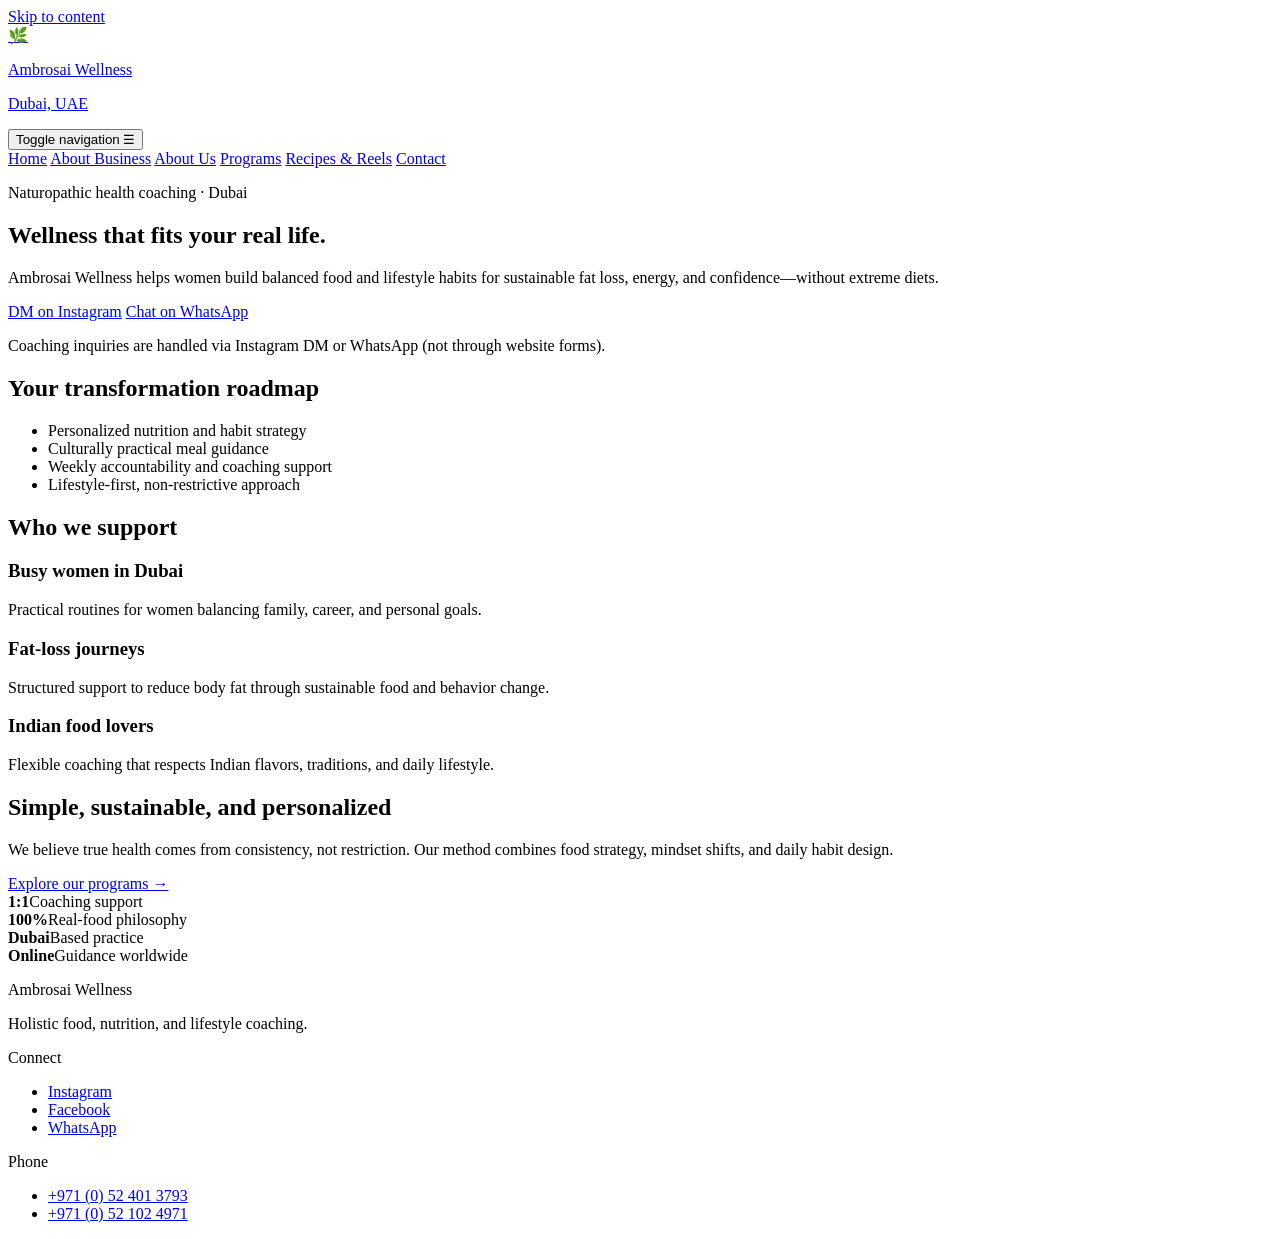
==== index.html @ 4e026386 "Add files via upload" ====
<!DOCTYPE html>
<html lang="en">
  <head>
    <meta charset="UTF-8" />
    <meta name="viewport" content="width=device-width, initial-scale=1.0" />
    <meta
      name="description"
      content="Ambrosai Wellness in Dubai offers practical food, wellness, and lifestyle coaching for sustainable healthy living."
    />
    <title>Ambrosai Wellness | Holistic Health Coaching in Dubai</title>
    <link rel="preconnect" href="https://fonts.googleapis.com" />
    <link rel="preconnect" href="https://fonts.gstatic.com" crossorigin />
    <link
      href="https://fonts.googleapis.com/css2?family=Poppins:wght@300;400;500;600;700&display=swap"
      rel="stylesheet"
    />
    <link rel="stylesheet" href="assets/css/styles.css" />
  </head>
  <body>
    <a class="skip-link" href="#main-content">Skip to content</a>
    <header class="site-header">
      <div class="container nav-wrap">
        <a class="brand" href="index.html">
          <span class="brand-mark" aria-hidden="true">🌿</span>
          <div>
            <p class="brand-title">Ambrosai Wellness</p>
            <p class="brand-subtitle">Dubai, UAE</p>
          </div>
        </a>
        <button class="menu-toggle" aria-expanded="false" aria-controls="site-nav">
          <span class="sr-only">Toggle navigation</span>
          ☰
        </button>
        <nav id="site-nav" class="site-nav" aria-label="Main navigation">
          <a href="index.html" class="active">Home</a>
          <a href="about-business.html">About Business</a>
          <a href="about-us.html">About Us</a>
          <a href="programs.html">Programs</a>
          <a href="recipes.html">Recipes & Reels</a>
          <a href="contact.html">Contact</a>
        </nav>
      </div>
    </header>

    <main id="main-content">
      <section class="hero section-animate">
        <div class="container hero-grid">
          <div>
            <p class="eyebrow">Naturopathic health coaching · Dubai</p>
            <h1>Wellness that fits your real life.</h1>
            <p>
              Ambrosai Wellness helps women build balanced food and lifestyle habits
              for sustainable fat loss, energy, and confidence—without extreme diets.
            </p>
            <div class="cta-group">
              <a class="btn primary" href="https://www.instagram.com/ambr.osai/" target="_blank" rel="noopener">DM on Instagram</a>
              <a class="btn secondary" href="https://wa.me/919650039805" target="_blank" rel="noopener">Chat on WhatsApp</a>
            </div>
            <p class="tiny-note">
              Coaching inquiries are handled via Instagram DM or WhatsApp (not through website forms).
            </p>
          </div>
          <div class="hero-card">
            <h2>Your transformation roadmap</h2>
            <ul>
              <li>Personalized nutrition and habit strategy</li>
              <li>Culturally practical meal guidance</li>
              <li>Weekly accountability and coaching support</li>
              <li>Lifestyle-first, non-restrictive approach</li>
            </ul>
          </div>
        </div>
      </section>

      <section class="section section-animate">
        <div class="container">
          <h2>Who we support</h2>
          <div class="cards three">
            <article class="card">
              <h3>Busy women in Dubai</h3>
              <p>
                Practical routines for women balancing family, career, and personal
                goals.
              </p>
            </article>
            <article class="card">
              <h3>Fat-loss journeys</h3>
              <p>
                Structured support to reduce body fat through sustainable food and
                behavior change.
              </p>
            </article>
            <article class="card">
              <h3>Indian food lovers</h3>
              <p>
                Flexible coaching that respects Indian flavors, traditions, and daily
                lifestyle.
              </p>
            </article>
          </div>
        </div>
      </section>

      <section class="section alt section-animate">
        <div class="container split">
          <div>
            <h2>Simple, sustainable, and personalized</h2>
            <p>
              We believe true health comes from consistency, not restriction. Our
              method combines food strategy, mindset shifts, and daily habit design.
            </p>
            <a class="text-link" href="programs.html">Explore our programs →</a>
          </div>
          <div class="stat-grid">
            <div class="stat"><strong>1:1</strong><span>Coaching support</span></div>
            <div class="stat"><strong>100%</strong><span>Real-food philosophy</span></div>
            <div class="stat"><strong>Dubai</strong><span>Based practice</span></div>
            <div class="stat"><strong>Online</strong><span>Guidance worldwide</span></div>
          </div>
        </div>
      </section>
    </main>

    <footer class="site-footer">
      <div class="container footer-grid">
        <div>
          <p class="brand-title">Ambrosai Wellness</p>
          <p>Holistic food, nutrition, and lifestyle coaching.</p>
        </div>
        <div>
          <p class="footer-heading">Connect</p>
          <ul>
            <li><a href="https://www.instagram.com/ambr.osai/" target="_blank" rel="noopener">Instagram</a></li>
            <li><a href="https://www.facebook.com/people/Ambrosai-Wellness/61583283944833/" target="_blank" rel="noopener">Facebook</a></li>
            <li><a href="https://wa.me/919650039805" target="_blank" rel="noopener">WhatsApp</a></li>
          </ul>
        </div>
        <div>
          <p class="footer-heading">Phone</p>
          <ul>
            <li><a href="tel:+971524013793">+971 (0) 52 401 3793</a></li>
            <li><a href="tel:+971521024971">+971 (0) 52 102 4971</a></li>
          </ul>
        </div>
      </div>
    </footer>

    <script src="assets/js/main.js" defer></script>
  </body>
</html>
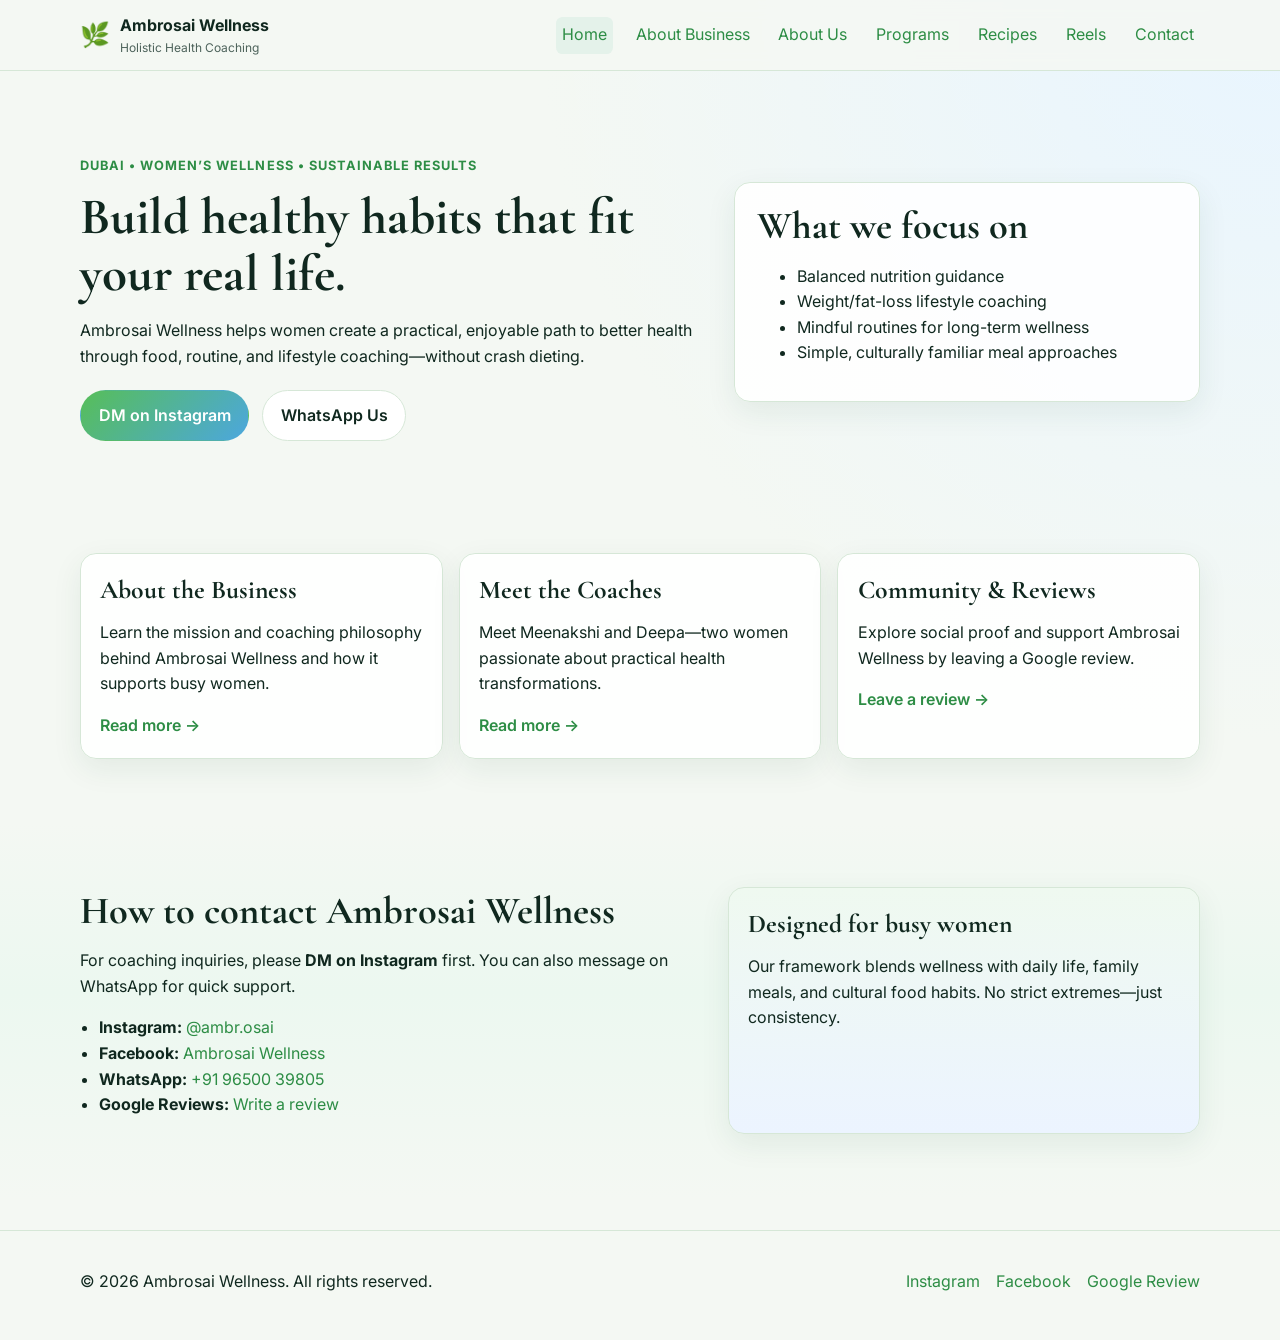
==== commit 8bb65af4: "Create responsive multi-page Ambrosai Wellness website" ====
--- a/index.html
+++ b/index.html
@@ -1,150 +1,134 @@
-<!DOCTYPE html>
+<!doctype html>
 <html lang="en">
   <head>
     <meta charset="UTF-8" />
     <meta name="viewport" content="width=device-width, initial-scale=1.0" />
     <meta
       name="description"
-      content="Ambrosai Wellness in Dubai offers practical food, wellness, and lifestyle coaching for sustainable healthy living."
+      content="Ambrosai Wellness — Holistic health consulting for sustainable food, lifestyle, and wellness habits in Dubai."
     />
-    <title>Ambrosai Wellness | Holistic Health Coaching in Dubai</title>
+    <title>Ambrosai Wellness | Holistic Health Coaching</title>
     <link rel="preconnect" href="https://fonts.googleapis.com" />
     <link rel="preconnect" href="https://fonts.gstatic.com" crossorigin />
     <link
-      href="https://fonts.googleapis.com/css2?family=Poppins:wght@300;400;500;600;700&display=swap"
+      href="https://fonts.googleapis.com/css2?family=Cormorant+Garamond:wght@500;700&family=Inter:wght@400;500;600;700&display=swap"
       rel="stylesheet"
     />
-    <link rel="stylesheet" href="assets/css/styles.css" />
+    <link rel="stylesheet" href="styles.css" />
   </head>
   <body>
     <a class="skip-link" href="#main-content">Skip to content</a>
     <header class="site-header">
       <div class="container nav-wrap">
-        <a class="brand" href="index.html">
+        <a class="brand" href="index.html" aria-label="Ambrosai Wellness home">
           <span class="brand-mark" aria-hidden="true">🌿</span>
-          <div>
-            <p class="brand-title">Ambrosai Wellness</p>
-            <p class="brand-subtitle">Dubai, UAE</p>
-          </div>
+          <span>
+            <strong>Ambrosai Wellness</strong>
+            <small>Holistic Health Coaching</small>
+          </span>
         </a>
-        <button class="menu-toggle" aria-expanded="false" aria-controls="site-nav">
-          <span class="sr-only">Toggle navigation</span>
-          ☰
-        </button>
+        <button class="menu-toggle" aria-expanded="false" aria-controls="site-nav">Menu</button>
         <nav id="site-nav" class="site-nav" aria-label="Main navigation">
           <a href="index.html" class="active">Home</a>
           <a href="about-business.html">About Business</a>
           <a href="about-us.html">About Us</a>
           <a href="programs.html">Programs</a>
-          <a href="recipes.html">Recipes & Reels</a>
+          <a href="recipes.html">Recipes</a>
+          <a href="reels.html">Reels</a>
           <a href="contact.html">Contact</a>
         </nav>
       </div>
     </header>
 
     <main id="main-content">
-      <section class="hero section-animate">
+      <section class="hero">
         <div class="container hero-grid">
-          <div>
-            <p class="eyebrow">Naturopathic health coaching · Dubai</p>
-            <h1>Wellness that fits your real life.</h1>
+          <div class="hero-copy fade-in-up">
+            <p class="eyebrow">Dubai • Women’s Wellness • Sustainable Results</p>
+            <h1>Build healthy habits that fit your real life.</h1>
             <p>
-              Ambrosai Wellness helps women build balanced food and lifestyle habits
-              for sustainable fat loss, energy, and confidence—without extreme diets.
+              Ambrosai Wellness helps women create a practical, enjoyable path to better health through
+              food, routine, and lifestyle coaching—without crash dieting.
             </p>
-            <div class="cta-group">
-              <a class="btn primary" href="https://www.instagram.com/ambr.osai/" target="_blank" rel="noopener">DM on Instagram</a>
-              <a class="btn secondary" href="https://wa.me/919650039805" target="_blank" rel="noopener">Chat on WhatsApp</a>
+            <div class="hero-cta">
+              <a class="btn btn-primary" href="https://www.instagram.com/ambr.osai/" target="_blank" rel="noopener">DM on Instagram</a>
+              <a class="btn btn-secondary" href="https://wa.me/919650039805" target="_blank" rel="noopener">WhatsApp Us</a>
             </div>
-            <p class="tiny-note">
-              Coaching inquiries are handled via Instagram DM or WhatsApp (not through website forms).
-            </p>
           </div>
-          <div class="hero-card">
-            <h2>Your transformation roadmap</h2>
+          <div class="hero-card glass fade-in-up delay-1">
+            <h2>What we focus on</h2>
             <ul>
-              <li>Personalized nutrition and habit strategy</li>
-              <li>Culturally practical meal guidance</li>
-              <li>Weekly accountability and coaching support</li>
-              <li>Lifestyle-first, non-restrictive approach</li>
+              <li>Balanced nutrition guidance</li>
+              <li>Weight/fat-loss lifestyle coaching</li>
+              <li>Mindful routines for long-term wellness</li>
+              <li>Simple, culturally familiar meal approaches</li>
             </ul>
           </div>
         </div>
       </section>
 
-      <section class="section section-animate">
-        <div class="container">
-          <h2>Who we support</h2>
-          <div class="cards three">
-            <article class="card">
-              <h3>Busy women in Dubai</h3>
-              <p>
-                Practical routines for women balancing family, career, and personal
-                goals.
-              </p>
-            </article>
-            <article class="card">
-              <h3>Fat-loss journeys</h3>
-              <p>
-                Structured support to reduce body fat through sustainable food and
-                behavior change.
-              </p>
-            </article>
-            <article class="card">
-              <h3>Indian food lovers</h3>
-              <p>
-                Flexible coaching that respects Indian flavors, traditions, and daily
-                lifestyle.
-              </p>
-            </article>
-          </div>
+      <section class="section">
+        <div class="container cards-grid">
+          <article class="card fade-in-up">
+            <h3>About the Business</h3>
+            <p>
+              Learn the mission and coaching philosophy behind Ambrosai Wellness and how it supports busy women.
+            </p>
+            <a href="about-business.html" class="text-link">Read more →</a>
+          </article>
+          <article class="card fade-in-up delay-1">
+            <h3>Meet the Coaches</h3>
+            <p>
+              Meet Meenakshi and Deepa—two women passionate about practical health transformations.
+            </p>
+            <a href="about-us.html" class="text-link">Read more →</a>
+          </article>
+          <article class="card fade-in-up delay-2">
+            <h3>Community & Reviews</h3>
+            <p>
+              Explore social proof and support Ambrosai Wellness by leaving a Google review.
+            </p>
+            <a href="https://g.page/r/CXLt6_DURc7iEBM/review" target="_blank" rel="noopener" class="text-link">Leave a review →</a>
+          </article>
         </div>
       </section>
 
-      <section class="section alt section-animate">
-        <div class="container split">
+      <section class="section accent-band">
+        <div class="container two-col">
           <div>
-            <h2>Simple, sustainable, and personalized</h2>
+            <h2>How to contact Ambrosai Wellness</h2>
             <p>
-              We believe true health comes from consistency, not restriction. Our
-              method combines food strategy, mindset shifts, and daily habit design.
+              For coaching inquiries, please <strong>DM on Instagram</strong> first. You can also message on
+              WhatsApp for quick support.
             </p>
-            <a class="text-link" href="programs.html">Explore our programs →</a>
+            <ul class="contact-list">
+              <li><strong>Instagram:</strong> <a href="https://www.instagram.com/ambr.osai/" target="_blank" rel="noopener">@ambr.osai</a></li>
+              <li><strong>Facebook:</strong> <a href="https://www.facebook.com/people/Ambrosai-Wellness/61583283944833/" target="_blank" rel="noopener">Ambrosai Wellness</a></li>
+              <li><strong>WhatsApp:</strong> <a href="https://wa.me/919650039805" target="_blank" rel="noopener">+91 96500 39805</a></li>
+              <li><strong>Google Reviews:</strong> <a href="https://g.page/r/CXLt6_DURc7iEBM/review" target="_blank" rel="noopener">Write a review</a></li>
+            </ul>
           </div>
-          <div class="stat-grid">
-            <div class="stat"><strong>1:1</strong><span>Coaching support</span></div>
-            <div class="stat"><strong>100%</strong><span>Real-food philosophy</span></div>
-            <div class="stat"><strong>Dubai</strong><span>Based practice</span></div>
-            <div class="stat"><strong>Online</strong><span>Guidance worldwide</span></div>
-          </div>
+          <aside class="highlight-box">
+            <h3>Designed for busy women</h3>
+            <p>
+              Our framework blends wellness with daily life, family meals, and cultural food habits.
+              No strict extremes—just consistency.
+            </p>
+          </aside>
         </div>
       </section>
     </main>
 
     <footer class="site-footer">
       <div class="container footer-grid">
-        <div>
-          <p class="brand-title">Ambrosai Wellness</p>
-          <p>Holistic food, nutrition, and lifestyle coaching.</p>
-        </div>
-        <div>
-          <p class="footer-heading">Connect</p>
-          <ul>
-            <li><a href="https://www.instagram.com/ambr.osai/" target="_blank" rel="noopener">Instagram</a></li>
-            <li><a href="https://www.facebook.com/people/Ambrosai-Wellness/61583283944833/" target="_blank" rel="noopener">Facebook</a></li>
-            <li><a href="https://wa.me/919650039805" target="_blank" rel="noopener">WhatsApp</a></li>
-          </ul>
-        </div>
-        <div>
-          <p class="footer-heading">Phone</p>
-          <ul>
-            <li><a href="tel:+971524013793">+971 (0) 52 401 3793</a></li>
-            <li><a href="tel:+971521024971">+971 (0) 52 102 4971</a></li>
-          </ul>
-        </div>
+        <p>© <span id="year"></span> Ambrosai Wellness. All rights reserved.</p>
+        <p class="footer-links">
+          <a href="https://www.instagram.com/ambr.osai/" target="_blank" rel="noopener">Instagram</a>
+          <a href="https://www.facebook.com/people/Ambrosai-Wellness/61583283944833/" target="_blank" rel="noopener">Facebook</a>
+          <a href="https://g.page/r/CXLt6_DURc7iEBM/review" target="_blank" rel="noopener">Google Review</a>
+        </p>
       </div>
     </footer>
-
-    <script src="assets/js/main.js" defer></script>
+    <script src="script.js" defer></script>
   </body>
-</html>+</html>
--- a/styles.css
+++ b/styles.css
@@ -0,0 +1,99 @@
+:root {
+  --bg: #f4f8f3;
+  --surface: #ffffff;
+  --text: #10281f;
+  --muted: #4d635b;
+  --primary: #57be58;
+  --primary-dark: #2d8d45;
+  --secondary: #4ca7de;
+  --accent: #e8f8ed;
+  --border: #d6e7d7;
+  --shadow: 0 10px 30px rgba(20, 80, 50, 0.08);
+}
+
+* { box-sizing: border-box; }
+html, body { margin: 0; padding: 0; }
+body {
+  font-family: Inter, system-ui, -apple-system, sans-serif;
+  color: var(--text);
+  background: radial-gradient(circle at top right, #e8f5ff, transparent 40%), var(--bg);
+  line-height: 1.6;
+}
+img { max-width: 100%; display: block; }
+a { color: var(--primary-dark); text-decoration: none; }
+a:hover { text-decoration: underline; }
+
+.skip-link {
+  position: absolute; left: -9999px;
+}
+.skip-link:focus {
+  left: 1rem; top: 1rem; z-index: 99; background: #000; color: #fff; padding: .5rem .75rem;
+}
+
+.container { width: min(1120px, 92%); margin: 0 auto; }
+.section { padding: 4rem 0; }
+.section-sm { padding-top: 1rem; }
+.eyebrow { text-transform: uppercase; letter-spacing: .08em; color: var(--primary-dark); font-weight: 700; font-size: .8rem; }
+h1, h2, h3 { font-family: "Cormorant Garamond", serif; line-height: 1.1; margin: .2rem 0 .9rem; }
+h1 { font-size: clamp(2rem, 4vw, 3.5rem); }
+h2 { font-size: clamp(1.6rem, 3vw, 2.4rem); }
+h3 { font-size: 1.6rem; }
+
+.site-header {
+  position: sticky; top: 0; backdrop-filter: blur(8px); background: rgba(244, 248, 243, .9); z-index: 10;
+  border-bottom: 1px solid var(--border);
+}
+.nav-wrap { display: flex; align-items: center; justify-content: space-between; gap: 1rem; padding: .8rem 0; }
+.brand { display: flex; align-items: center; gap: .65rem; color: inherit; }
+.brand small { display:block; color: var(--muted); font-size: .75rem; }
+.brand-mark { font-size: 1.5rem; }
+.site-nav { display: flex; gap: 1rem; align-items:center; }
+.site-nav a { padding: .35rem .4rem; border-radius: .4rem; }
+.site-nav a.active, .site-nav a:hover { background: #e4f2ea; text-decoration: none; }
+.menu-toggle { display: none; }
+
+.hero { padding: 4.5rem 0 3rem; }
+.hero-grid { display: grid; grid-template-columns: 1.2fr .9fr; gap: 2rem; align-items: center; }
+.hero-copy p { max-width: 62ch; }
+.hero-cta { display: flex; gap: .8rem; flex-wrap: wrap; margin-top: 1.3rem; }
+
+.btn { display: inline-flex; align-items: center; justify-content: center; padding: .72rem 1.1rem; border-radius: 999px; font-weight: 600; border:1px solid transparent; text-decoration: none; }
+.btn:hover { text-decoration: none; opacity: .95; }
+.btn-primary { background: linear-gradient(135deg, var(--primary), var(--secondary)); color: #fff; }
+.btn-secondary { background: #fff; border-color: var(--border); color: var(--text); }
+
+.glass, .card, .highlight-box {
+  background: rgba(255,255,255,.88); border: 1px solid var(--border); border-radius: 1rem; box-shadow: var(--shadow);
+}
+.hero-card { padding: 1.2rem 1.4rem; }
+.cards-grid { display: grid; grid-template-columns: repeat(3, minmax(0,1fr)); gap: 1rem; }
+.card { padding: 1.2rem; }
+.two-col { display: grid; grid-template-columns: 1.2fr .9fr; gap: 1.2rem; }
+.highlight-box { padding: 1.2rem; background: linear-gradient(180deg, #eff9f0, #ecf4ff); }
+.accent-band { background: linear-gradient(180deg, transparent, #ecf8f0 45%, transparent); }
+.contact-list { padding-left: 1.2rem; }
+.footer-grid { display:flex; justify-content: space-between; align-items:center; gap: 1rem; flex-wrap: wrap; }
+.site-footer { border-top:1px solid var(--border); padding: 1.4rem 0 1.8rem; margin-top: 2rem; }
+.footer-links { display:flex; gap: 1rem; }
+.prose { max-width: 70ch; }
+.profile-card { min-height: 220px; }
+.text-link { font-weight: 600; }
+
+.fade-in-up { opacity: 0; transform: translateY(18px); animation: fadeInUp .75s ease forwards; }
+.delay-1 { animation-delay: .16s; }
+.delay-2 { animation-delay: .28s; }
+@keyframes fadeInUp { to { opacity: 1; transform: translateY(0); } }
+
+@media (max-width: 920px) {
+  .hero-grid, .cards-grid, .two-col { grid-template-columns: 1fr; }
+  .site-nav {
+    position: absolute; top: 62px; right: 4%; width: min(310px, 90vw);
+    display: none; flex-direction: column; align-items: stretch;
+    background: #fff; border: 1px solid var(--border); border-radius: .9rem; padding: .8rem;
+    box-shadow: var(--shadow);
+  }
+  .site-nav.open { display: flex; }
+  .menu-toggle {
+    display: inline-flex; border: 1px solid var(--border); background: #fff; border-radius: .5rem; padding: .5rem .7rem;
+  }
+}
